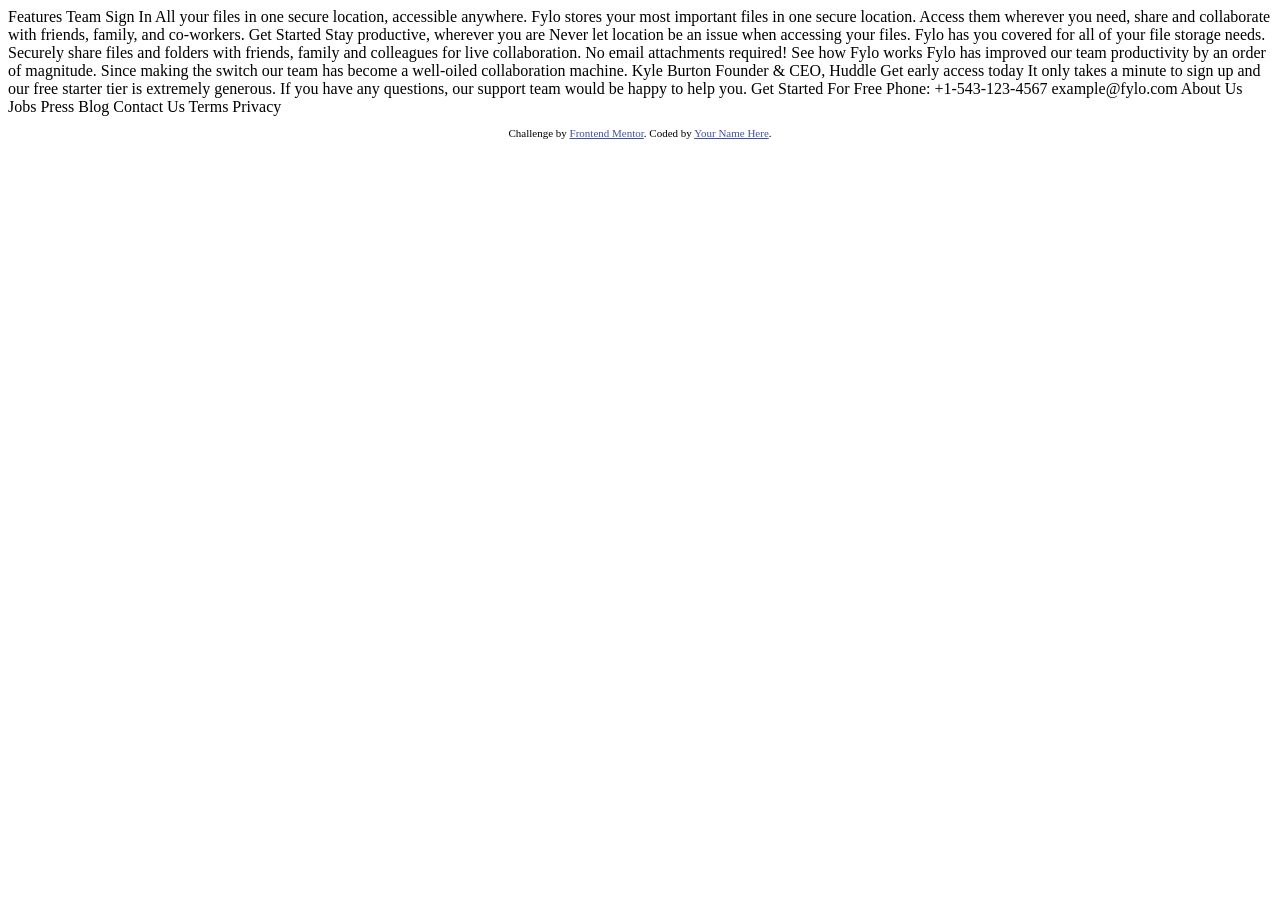
==== index.html @ 32056572 "first commit" ====
<!DOCTYPE html>
<html lang="en">
<head>
  <meta charset="UTF-8">
  <meta name="viewport" content="width=device-width, initial-scale=1.0"> <!-- displays site properly based on user's device -->

  <link rel="icon" type="image/png" sizes="32x32" href="./images/favicon-32x32.png">
  
  <title>Frontend Mentor | Fylo landing page with two column layout</title>

  <!-- Feel free to remove these styles or customise in your own stylesheet 👍 -->
  <style>
    .attribution { font-size: 11px; text-align: center; }
    .attribution a { color: hsl(228, 45%, 44%); }
  </style>
</head>
<body>

  Features
  Team
  Sign In

  All your files in one secure location, accessible anywhere.

  Fylo stores your most important files in one secure location. 
  Access them wherever you need, share and collaborate with friends, 
  family, and co-workers.

  Get Started

  Stay productive, wherever you are

  Never let location be an issue when accessing your files. Fylo has you 
  covered for all of your file storage needs.

  Securely share files and folders with friends, family and colleagues for 
  live collaboration. No email attachments required!

  See how Fylo works

  Fylo has improved our team productivity by an order of magnitude. Since 
  making the switch our team has become a well-oiled collaboration machine.

  Kyle Burton
  Founder & CEO, Huddle

  Get early access today

  It only takes a minute to sign up and our free starter tier is extremely generous. 
  If you have any questions, our support team would be happy to help you.

  Get Started For Free

  Phone: +1-543-123-4567
  example@fylo.com

  About Us
  Jobs
  Press
  Blog

  Contact Us
  Terms
  Privacy

  <footer>
    <p class="attribution">
      Challenge by <a href="https://www.frontendmentor.io?ref=challenge" target="_blank">Frontend Mentor</a>. 
      Coded by <a href="#">Your Name Here</a>.
    </p>
  </footer>
</body>
</html>
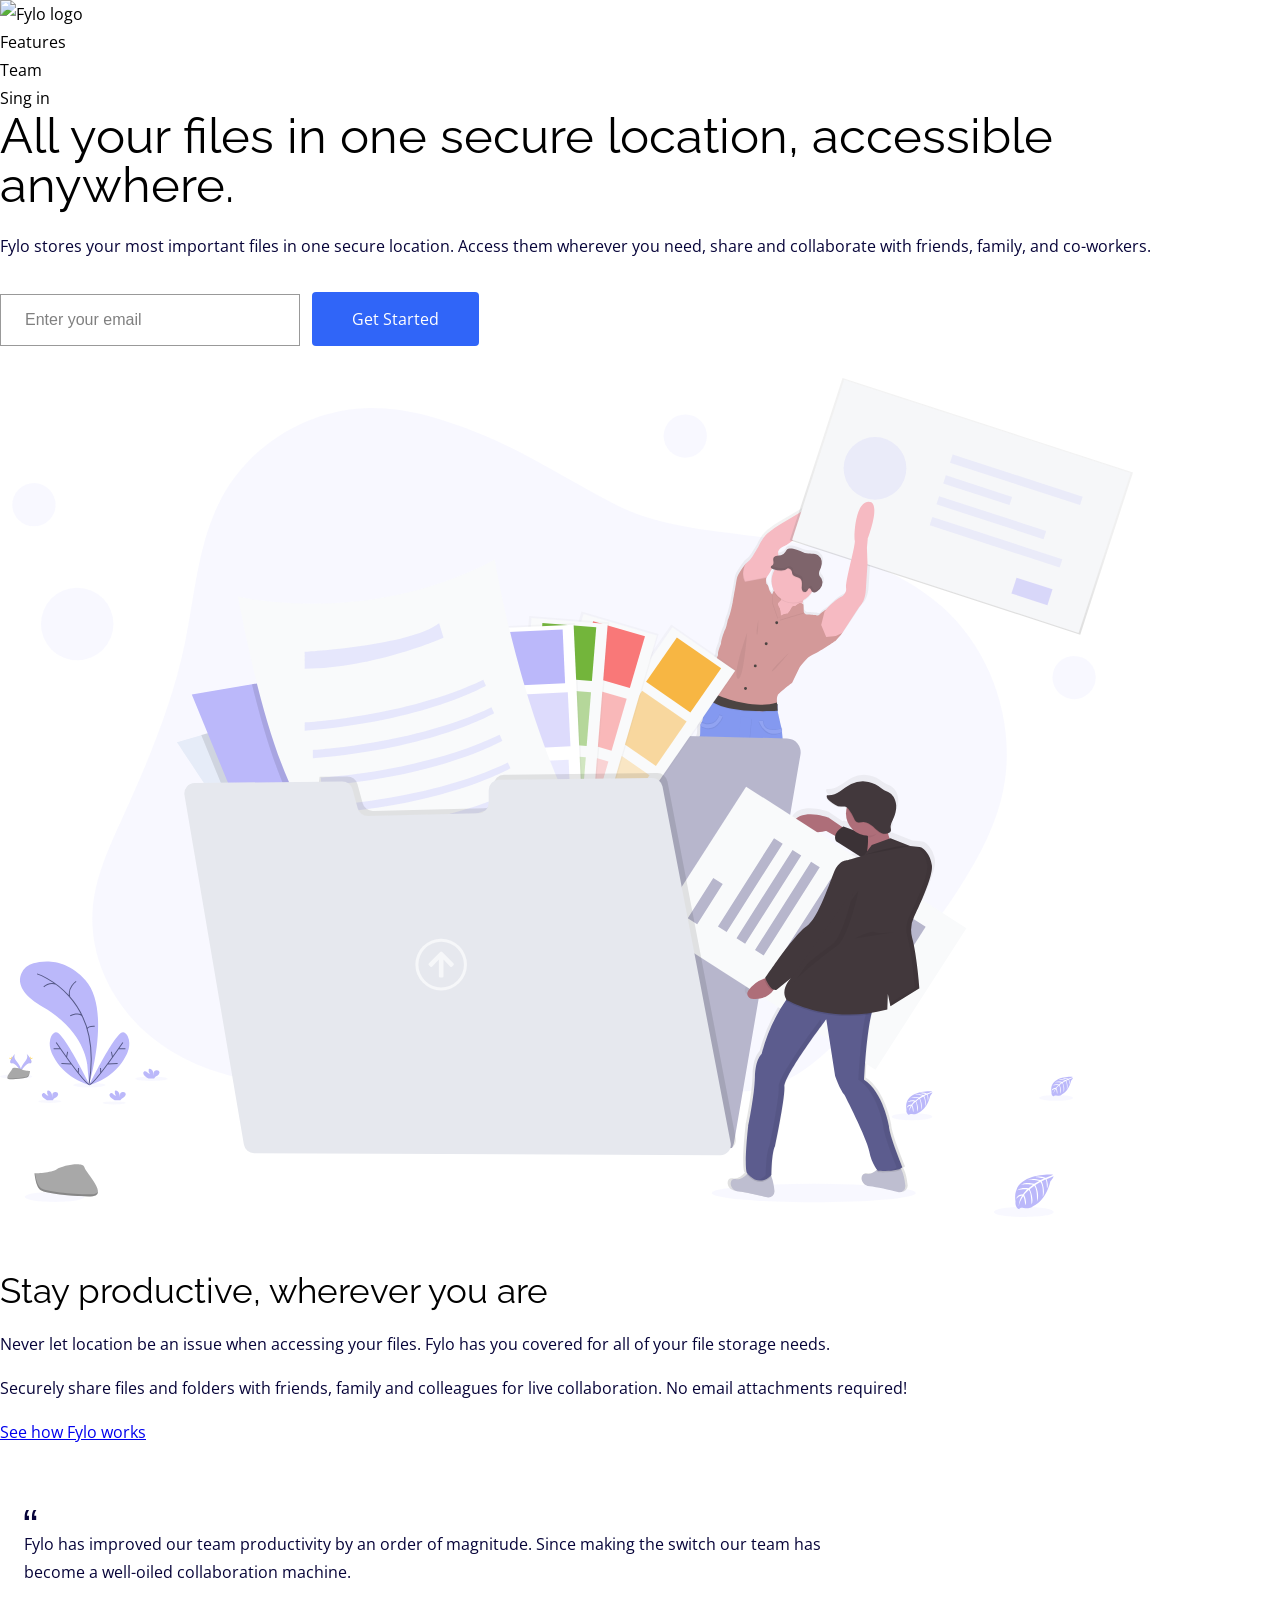
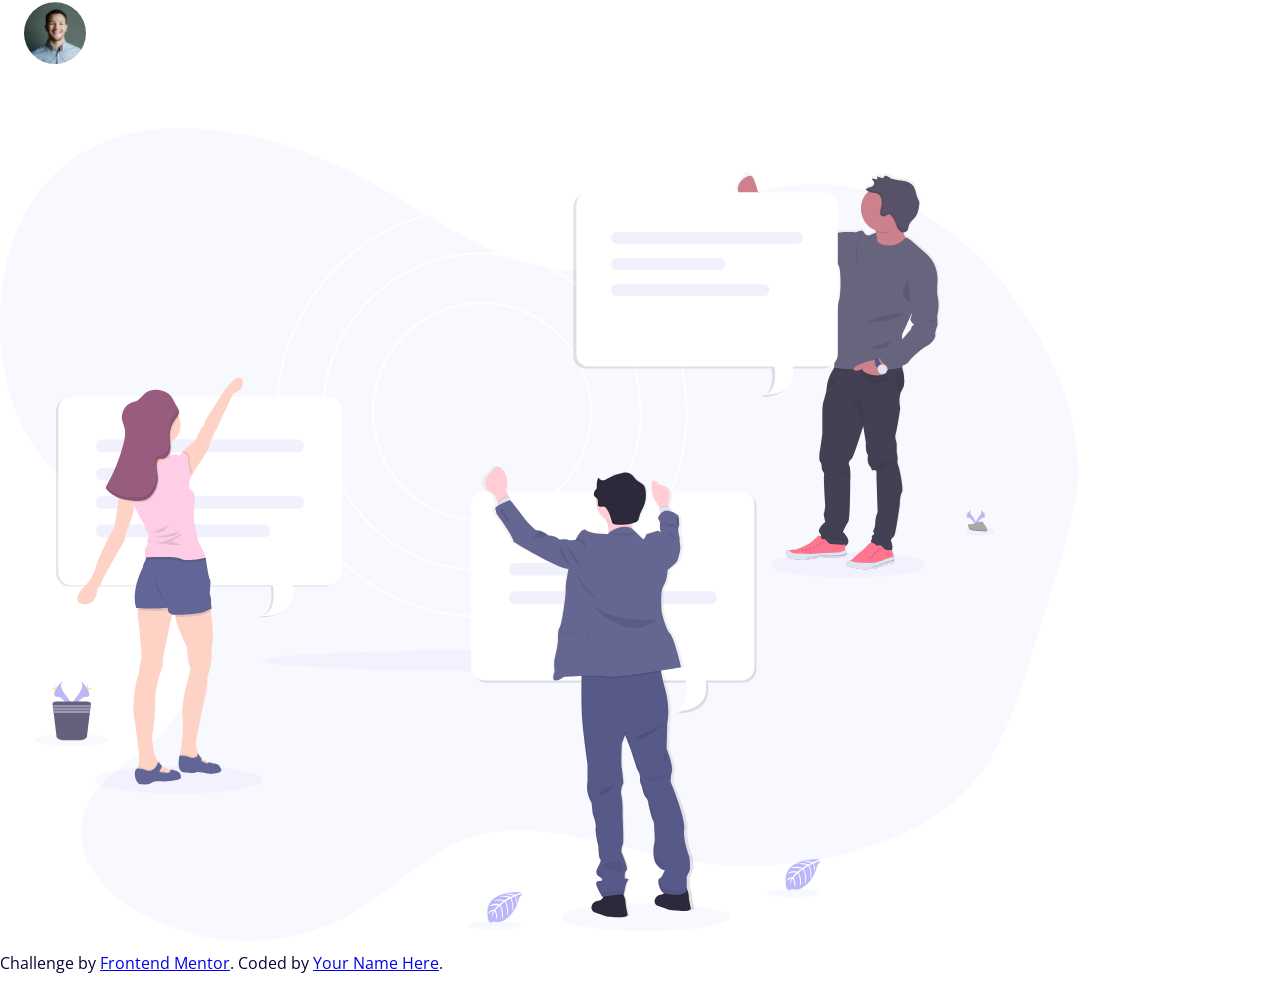
==== commit ae293501: "Versión desktop OK" ====
--- a/index.html
+++ b/index.html
@@ -3,71 +3,72 @@
 <head>
   <meta charset="UTF-8">
   <meta name="viewport" content="width=device-width, initial-scale=1.0"> <!-- displays site properly based on user's device -->
+  <title>Fylo</title>
 
+  <!-- Google font -->
+  <link rel="preconnect" href="https://fonts.gstatic.com">
+  <link href="https://fonts.googleapis.com/css2?family=Open+Sans:wght@400;600&display=swap" rel="stylesheet">
+
+  <!-- Style -->
+  <link rel="stylesheet" href="style/style.css">
+  <link rel="stylesheet" href="style/colors.css">
+  <link rel="stylesheet" href="style/fonts.css">
+  <link rel="stylesheet" href="style/grid.css">
   <link rel="icon" type="image/png" sizes="32x32" href="./images/favicon-32x32.png">
-  
-  <title>Frontend Mentor | Fylo landing page with two column layout</title>
 
-  <!-- Feel free to remove these styles or customise in your own stylesheet 👍 -->
-  <style>
-    .attribution { font-size: 11px; text-align: center; }
-    .attribution a { color: hsl(228, 45%, 44%); }
-  </style>
 </head>
 <body>
+  <div class="wrapper">
+  <nav class="main-nav spacing_m">
+    <div class="n_logo"><img src="images/logo.svg" alt="Fylo logo"></div>
+      <ul class="n_menu">
+        <li>Features</li>
+        <li>Team</li>
+        <li>Sing in</li>
+      </ul>
+  </nav>
+  <header class="main-head spacing_m">
+    <div class = "col1">
+      <h1>All your files in one secure location, accessible anywhere.</h1>
+      <p>Fylo stores your most important files in one secure location. Access them wherever you need, share and collaborate with friends, family, and co-workers.</p>
 
-  Features
-  Team
-  Sign In
+      <form action = "/send" method="post">
+        <input type = "email" name="mail" value="Enter your email">
+        <button type = "submit">Get Started</button>
+      </form>
 
-  All your files in one secure location, accessible anywhere.
+    </div>
+    <figure class="col2">
+      <img src = "images/illustration-1.svg" alt="Ilustración de dos personas con archivos">
+    </figure>
+  </header>
+  <section class="sep_wave"></section>
+  <section class="content about spacing_m">
+    <div class="col1">
+      <h2 class="weight_bold">Stay productive, wherever you are</h2>
+      <p>Never let location be an issue when accessing your files. Fylo has you covered for all of your file storage needs.</p>
+      <p>Securely share files and folders with friends, family and colleagues for live collaboration. No email attachments required!</p>
+      <a class="about_link weight_bold" href="#">See how Fylo works</a>
 
-  Fylo stores your most important files in one secure location. 
-  Access them wherever you need, share and collaborate with friends, 
-  family, and co-workers.
+      <blockquote class="card testimonial">
+        <img class="testimonial_icon" src="images/icon-quotes.svg" alt="quote">
+        <p class="testimonial_text">Fylo has improved our team productivity by an order of magnitude. Since making the switch our team has become a well-oiled collaboration machine.</p>
+        <div class="testimonial_footer">
+            <img class="avatar" src="images/avatar-testimonial.jpg" alt="avatar">
+        </div>
+      </blockquote>
+    </div>
+    <figure class="col2">
+      <img src = "images/illustration-2.svg" alt="Ilustración de dos personas con archivos">
+    </figure>
 
-  Get Started
-
-  Stay productive, wherever you are
-
-  Never let location be an issue when accessing your files. Fylo has you 
-  covered for all of your file storage needs.
-
-  Securely share files and folders with friends, family and colleagues for 
-  live collaboration. No email attachments required!
-
-  See how Fylo works
-
-  Fylo has improved our team productivity by an order of magnitude. Since 
-  making the switch our team has become a well-oiled collaboration machine.
-
-  Kyle Burton
-  Founder & CEO, Huddle
-
-  Get early access today
-
-  It only takes a minute to sign up and our free starter tier is extremely generous. 
-  If you have any questions, our support team would be happy to help you.
-
-  Get Started For Free
-
-  Phone: +1-543-123-4567
-  example@fylo.com
-
-  About Us
-  Jobs
-  Press
-  Blog
-
-  Contact Us
-  Terms
-  Privacy
-
-  <footer>
-    <p class="attribution">
-      Challenge by <a href="https://www.frontendmentor.io?ref=challenge" target="_blank">Frontend Mentor</a>. 
-      Coded by <a href="#">Your Name Here</a>.
+  </section>
+  <footer class="main-footer spacing_m">
+    <p class = "attribution">
+      Challenge by <a href = "https://www.frontendmentor.io?ref=challenge" target="_blank">Frontend Mentor</a>.
+      Coded by <a href = "#">Your Name Here</a>.
     </p>
   </footer>
+</div>
 </body>
-</html>+</html>
--- a/style/style.css
+++ b/style/style.css
@@ -0,0 +1,287 @@
+/* ------------------------
+SECTION NAV
+------------------------ */
+#mainNav {
+  display: flex;
+  justify-content: space-between;
+  align-items: center;
+}
+
+#mainNav.menu_default{
+  background-color: white;
+  font-size: var(--textSize-medium);
+}
+
+#mainNav.menu_sticky {
+  background-color: var(--neutral_greyGradish);
+  font-size: var(--textSize-regular);
+  box-shadow: 0 16px 24px rgba(7,4,57,0.16), 0 10px 10px rgba(7,4,57,0.22);
+  overflow: hidden;
+  transition: 0.4s;
+  position: fixed;
+  width: 100%;
+  top: 0;
+  z-index: 99;
+}
+
+#mainNav .menu li{
+  list-style: none;
+  display: inline-block;
+  padding-right: 45px;
+}
+
+#mainNav a {
+  font-family: var(--fontFamilySecondary);
+  text-decoration: none;
+  color: var(--accent_blueDark);
+}
+
+#mainNav a.active {
+  color: var(--accent_blueBright);
+}
+
+#mainNav a:hover {
+  color: var(--accent_blueBright);
+}
+
+
+/* ------------------------
+SECTION HERO
+------------------------ */
+#mainHero {
+  padding: 2rem 0;
+  display: grid;
+  align-items: center;
+}
+
+#mainHero h1, p {
+  color: var(--primary_blueDark);
+}
+
+#mainHero h1 {
+  font-weight: 600;
+}
+
+.illustration {
+  max-width: 90%;
+}
+
+
+/* ------------------------
+SEPARATION
+------------------------ */
+
+.sep-wave {
+  background-color: var(--neutral_greyGradish);;
+  content: '';
+  height: 4rem;
+  clip-path: ellipse(60% 80% at 53% 100%);
+  /* background: url(../images/bg-curve-desktop.svg); */
+  /* background-size: 100% 100%; */
+}
+
+/* ------------------------
+SECTION ABOUT
+------------------------ */
+#mainAbout {
+  background-color: var(--neutral_greyGradish);
+  padding: 1rem 0;
+}
+
+#mainAbout h2, p{
+  color: var(--primary_blueDark);
+}
+
+#mainAbout .colHalf:last-child{
+  display: grid;
+  align-items: center;
+}
+
+.about-link{
+  color: var(--accent_cyanModerate);
+  text-decoration: none;
+  border-bottom: 2px solid;
+  font-size: 1.2rem;
+  width: fit-content;
+}
+
+.about-link:hover{
+  border-bottom: 3px solid var(--accent_blueBright);
+}
+
+.about-link:after{
+  content: "";
+  display: inline-block;
+  background: url(../images/icon-arrow.svg) no-repeat;
+  width: 16px;
+  height: 16px;
+  margin: -3px 4px;
+}
+
+
+.avatar{
+  clip-path: circle(50% at 50% 50%);
+  max-width: 62px;
+  max-height: 62px;
+  margin-right: 1rem;
+}
+
+.testimonial-text {
+  font-size: var(--textSize_small);
+}
+
+.testimonial-footer {
+  display: flex;
+  flex-direction: row;
+  justify-content: flex-start;
+}
+
+.testimonial-footer p {
+  font-size: var(--textSize_small);
+  line-height: 1.2rem;
+  flex-direction: column;
+  justify-content: center;
+}
+
+/* ------------------------
+CARD COMPONENT
+------------------------ */
+.card {
+  background-color: var(--surface);
+  padding: 1.5rem;
+  margin: 2rem 0;
+  width: 70%;
+  border-radius: 4px;
+  box-: 4px 4px 8px rgb(0 0 0 / 4%);
+  transition: all 0.3s cubic-bezier(.25,.8,.25,1);
+}
+
+.card:hover {
+  box-shadow: 0 16px 24px rgba(7,4,57,0.16), 0 10px 10px rgba(7,4,57,0.22);
+}
+
+/* ------------------------
+SECTION ACCESS
+------------------------ */
+#mainAccess {
+  background-color: var(--primary_blueMedium);
+}
+
+#mainAccess .colHalf {
+  display: grid;
+  justify-content: center;
+  align-items: center;
+}
+
+/* ------------------------
+SECTION FOOTER
+------------------------ */
+#mainFooter {
+  background-color: var(--primary_blueDark);
+}
+
+#mainFooter ul li {
+  list-style: none;
+  font-size: var(--textSize-regular);
+  line-height: 2.4rem;
+}
+
+#mainFooter .icon-before{
+  display: flex;
+  align-self: flex-start;
+  margin-bottom: 15px;
+  align-items: center;
+}
+
+#mainFooter .icon-phone::before{
+  background: url(../images/icon-phone.svg) no-repeat;
+  content: "";
+  width: 16px;
+  height: 16px;
+  padding-right: 16px;
+}
+
+#mainFooter .icon-mail::before{
+  background: url(../images/icon-email.svg) no-repeat;
+  content: "";
+  width: 16px;
+  height: 16px;
+  padding-right: 16px;
+}
+
+.colQuarter {
+  display: grid;
+  align-items: top;
+}
+
+.mainFooter-logo{
+  margin: 2rem 0;
+  width: 166px;
+  height: 50px;
+}
+
+svg {
+  fill: white;
+}
+
+.social-icons {
+  display: flex;
+  flex-flow: row;
+  justify-content: space-around;
+  color: white;
+  font-size: 1.2rem;
+}
+
+.social-icons i {
+  border: 1px solid white;
+  padding: 16px;
+  border-radius: 34px;
+  margin-right: 1rem;
+}
+
+/* ------------------------
+FORM
+------------------------ */
+form{
+  margin: 2rem 0;
+}
+
+form button {
+  background-color: var(--accent_blueBright);
+  color: white;
+  padding: 16px 40px;
+  border-radius: 4px;
+  border: none;
+  font-size: 1rem;
+}
+
+label {
+  /* Tamaño y alineación uniforme */
+  display: inline-block;
+  width: 90px;
+  text-align: right;
+}
+
+input,
+textarea {
+  /* Para asegurarse de que todos los campos de texto tienen la misma configuración de letra
+     Por defecto, las áreas de texto tienen un tipo de letra monoespaciada */
+  font: 1em sans-serif;
+  color: grey;
+
+  /* Tamaño uniforme del campo de texto */
+  width: 300px;
+  padding: 16px 24px;
+  box-sizing: border-box;
+
+  /* Hacer coincidir los bordes del campo del formulario */
+  border: 1px solid #999;
+  margin-right: 0.5rem;
+}
+
+input:focus,
+textarea:focus, input:active,
+textarea:active  {
+  /* Destacado adicional para elementos que tienen el cursor */
+  border-color: var(--accent_blueBright);
+}
--- a/style/colors.css
+++ b/style/colors.css
@@ -0,0 +1,10 @@
+:root {
+  --primary_blueDark: #070439;
+  --primary_blueMedium: #585989;
+  --accent_blueBright: #3065f8;
+  --accent_cyanModerate: #3c9f8f;
+  --neutral_greyDark: #353538;
+  --neutral_greyGradish: #f6f6fe;
+  --neutral_greyLight: #bfbfbf;
+  --surface: white;
+}
--- a/style/fonts.css
+++ b/style/fonts.css
@@ -0,0 +1,52 @@
+@import url('https://fonts.googleapis.com/css2?family=Open+Sans&display=swap');
+@import url('https://fonts.googleapis.com/css2?family=Open+Sans&family=Raleway:wght@400;700&display=swap');
+
+:root {
+  --textSize-small: 0.9rem;
+  --textSize-regular: 1.1rem;
+  --textSize-medium: 1.3rem;
+  --textWeight-bold: 700;
+  --fontFamilyPrimary: 'Open Sans', sans-serif;
+  --fontFamilySecondary: 'Raleway', sans-serif;
+}
+
+html {font-size: 100%;} /*16px*/
+
+body {
+  background: white;
+  font-family: 'Open Sans', sans-serif;
+  font-weight: 400;
+  line-height: 1.75;
+  color: var(--primary-blueDark);
+}
+
+p {margin-bottom: 1rem;}
+
+h1, h2, h3, h4, h5 {
+  margin: 3rem 0 1.38rem;
+  font-family: 'Raleway', sans-serif;
+  font-weight: 400;
+  line-height: 1;
+}
+
+h1 {
+  margin-top: 0;
+  font-size: 3.052rem;
+}
+
+h2 {font-size: 2.2rem;}
+
+h3 {font-size: 1.563rem;}
+
+h4 {font-size: 1.25rem;}
+
+h5 {font-size: 1.1rem;}
+
+small, .text-small {font-size: var(--textSize-small); }
+
+.textWeight-bold { font-weight: var(--textWeight-bold); }
+
+.textColor-white{color:white;}
+
+.fontFamilyPrimary {font-family: var(--fontFamilyPrimary);}
+.fontFamilySecondary {font-family: var(--fontFamilySecondary);}
--- a/style/grid.css
+++ b/style/grid.css
@@ -0,0 +1,52 @@
+/* . {background-color:lightblue;}
+.col2 {background-color:lightgreen;} */
+
+* {
+  margin: 0;
+  padding: 0;
+  box-sizing: border-box;
+  font-family: 'Open Sans', sans-serif;
+}
+
+body {
+  width: 100%;
+  /* This defines the number of horizontal columns and how wide they all are */
+   grid-template-columns: 40px 50px auto 50px 40px;
+   /* This determines the number of verticle rows and their respective heights */
+   grid-template-rows: 25% 100px auto;
+}
+
+.grid {
+  display: grid;
+  grid-gap: 2rem;
+  box-sizing: border-box;
+
+}
+
+.grid-1col{
+  grid-template-columns: 100%;
+}
+
+.grid-2cols{
+  grid-template-columns: repeat(2, 6fr);
+
+}
+
+.grid-4cols{
+  grid-template-columns: repeat(4, 3fr);
+}
+
+
+/* SPACING */
+
+.spacing-s {
+  padding: 1rem 3rem;
+}
+
+.spacing-m {
+  padding: 2.8rem 3rem;
+}
+
+.spacing-l {
+  padding: 5rem 3rem;
+}
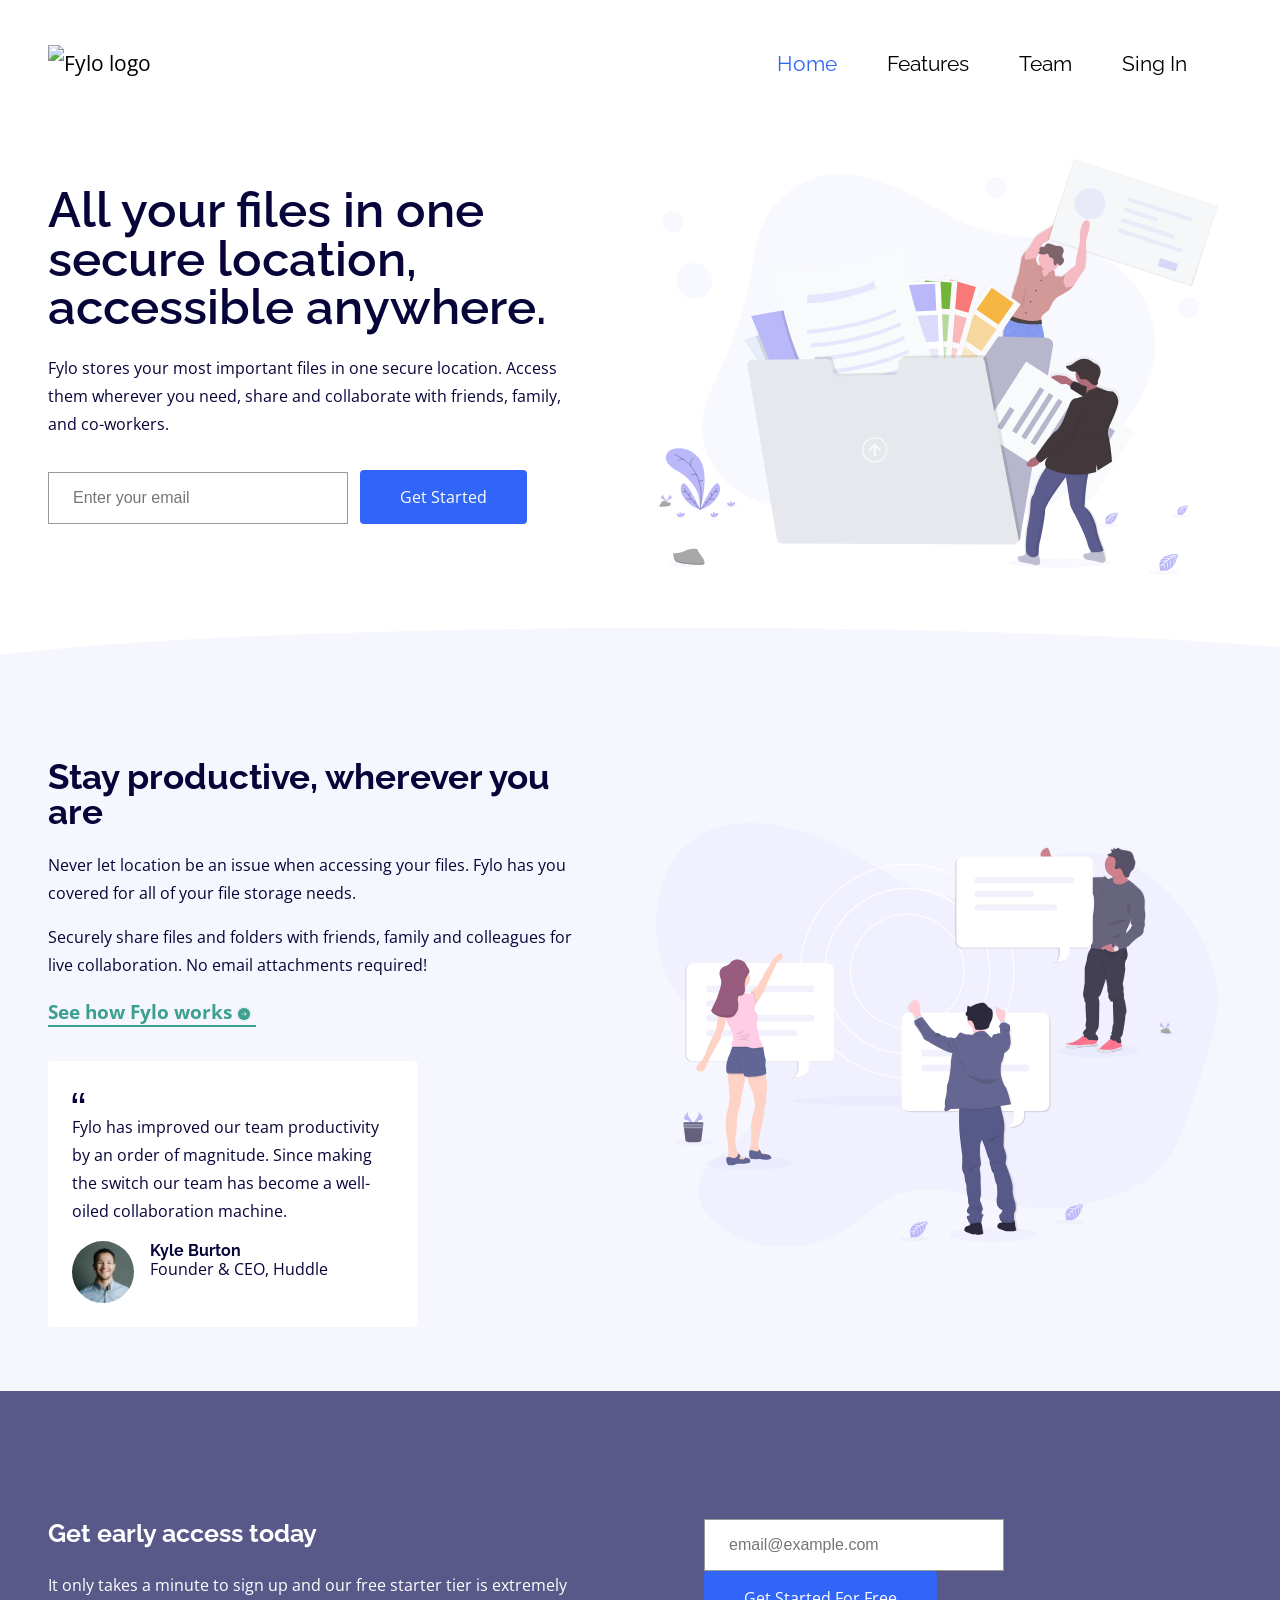
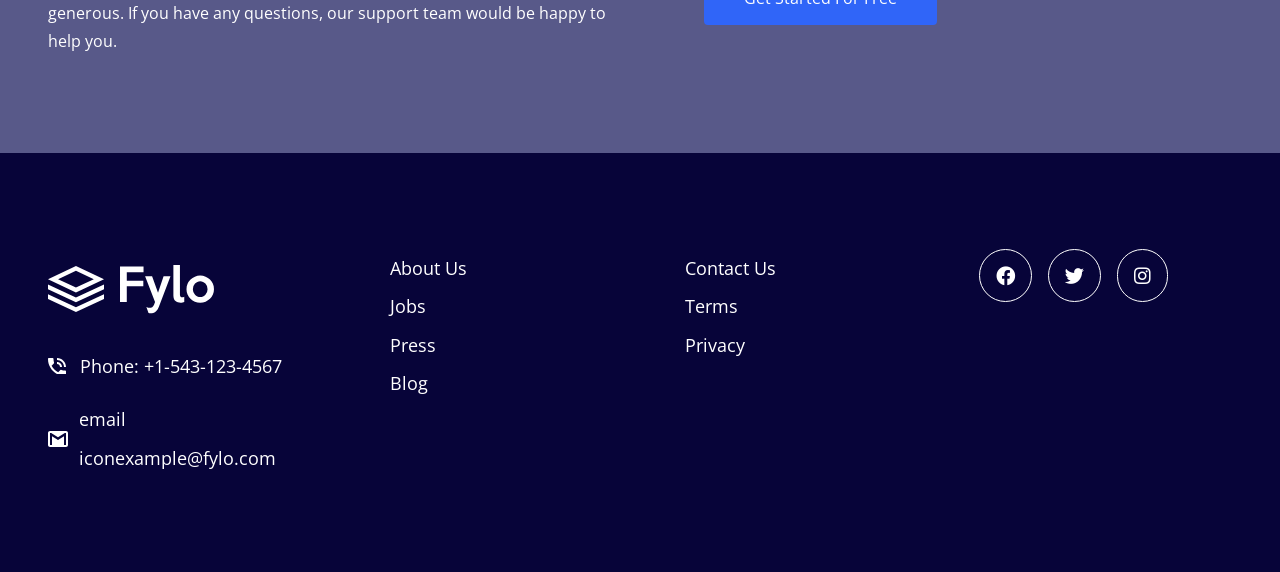
==== commit f81b3363: "desktop OK" ====
--- a/index.html
+++ b/index.html
@@ -3,72 +3,130 @@
 <head>
   <meta charset="UTF-8">
   <meta name="viewport" content="width=device-width, initial-scale=1.0"> <!-- displays site properly based on user's device -->
-  <title>Fylo</title>
-
-  <!-- Google font -->
-  <link rel="preconnect" href="https://fonts.gstatic.com">
-  <link href="https://fonts.googleapis.com/css2?family=Open+Sans:wght@400;600&display=swap" rel="stylesheet">
+  <title>Frontend Mentor | Fylo landing page with two column layout</title>
 
   <!-- Style -->
   <link rel="stylesheet" href="style/style.css">
   <link rel="stylesheet" href="style/colors.css">
   <link rel="stylesheet" href="style/fonts.css">
   <link rel="stylesheet" href="style/grid.css">
+  <link rel="stylesheet" href="https://use.fontawesome.com/releases/v5.5.0/css/all.css" integrity="sha384-B4dIYHKNBt8Bc12p+WXckhzcICo0wtJAoU8YZTY5qE0Id1GSseTk6S+L3BlXeVIU" crossorigin="anonymous">
   <link rel="icon" type="image/png" sizes="32x32" href="./images/favicon-32x32.png">
 
 </head>
-<body>
-  <div class="wrapper">
-  <nav class="main-nav spacing_m">
-    <div class="n_logo"><img src="images/logo.svg" alt="Fylo logo"></div>
-      <ul class="n_menu">
-        <li>Features</li>
-        <li>Team</li>
-        <li>Sing in</li>
-      </ul>
-  </nav>
-  <header class="main-head spacing_m">
-    <div class = "col1">
-      <h1>All your files in one secure location, accessible anywhere.</h1>
-      <p>Fylo stores your most important files in one secure location. Access them wherever you need, share and collaborate with friends, family, and co-workers.</p>
+  <body>
+     <nav id="mainNav" class="spacing-m menu_default">
+       <div class="logo">
+         <img src="images/logo.svg" alt="Fylo logo">
+       </div>
+       <div class="menu">
+         <ul>
+           <li><a class="active" href="javascript:void(0)">Home</a></li>
+           <li><a href="javascript:void(0)">Features</a></li>
+           <li><a href="javascript:void(0)">Team</a></li>
+           <li><a href="javascript:void(0)">Sing In</a></li>
+          </ul>
+        </div>
+     </nav>
+     <main class="content">
+     <header id="mainHero" class="grid grid-2cols">
+       <div class="colHalf spacing-s">
+         <h1>All your files in one secure location, accessible anywhere.</h1>
+         <p>Fylo stores your most important files in one secure location. Access them wherever you need, share and collaborate with friends, family, and co-workers.</p>
 
-      <form action = "/send" method="post">
-        <input type = "email" name="mail" value="Enter your email">
-        <button type = "submit">Get Started</button>
-      </form>
+         <form action = "/send" method="post">
+           <input type = "email" name="mail" placeholder="Enter your email">
+           <button type = "submit">Get Started</button>
+         </form>
+       </div>
+       <div class="colHalf">
+         <img class="illustration" src = "images/illustration-1.svg" alt="Ilustración de dos personas con archivos">
+       </div>
+     </header>
+     <div class="sep-wave"></div>
+     <section id="mainAbout" class="grid grid-2cols">
+       <div class="colHalf spacing-s">
+         <h2 class="textWeight-bold">Stay productive, wherever you are</h2>
+         <p>Never let location be an issue when accessing your files. Fylo has you covered for all of your file storage needs.</p>
+         <p>Securely share files and folders with friends, family and colleagues for live collaboration. No email attachments required!</p>
+         <a class="about-link textWeight-bold" href="#">See how Fylo works</a>
 
-    </div>
-    <figure class="col2">
-      <img src = "images/illustration-1.svg" alt="Ilustración de dos personas con archivos">
-    </figure>
-  </header>
-  <section class="sep_wave"></section>
-  <section class="content about spacing_m">
-    <div class="col1">
-      <h2 class="weight_bold">Stay productive, wherever you are</h2>
-      <p>Never let location be an issue when accessing your files. Fylo has you covered for all of your file storage needs.</p>
-      <p>Securely share files and folders with friends, family and colleagues for live collaboration. No email attachments required!</p>
-      <a class="about_link weight_bold" href="#">See how Fylo works</a>
+         <blockquote class="card">
+           <img class="testimonial-icon" src="images/icon-quotes.svg" alt="quote">
+           <p class="testimonial-text">Fylo has improved our team productivity by an order of magnitude. Since making the switch our team has become a well-oiled collaboration machine.</p>
+           <div class="testimonial-footer">
+               <img class="avatar" src="images/avatar-testimonial.jpg" alt="avatar">
+               <p><span class="fontFamilySecondary textWeight-bold">Kyle Burton</span><br/>Founder & CEO, Huddle</p>
+           </div>
+         </blockquote>
+       </div>
+       <div class="colHalf">
+         <img class="illustration" src = "images/illustration-2.svg" alt="Ilustración de un grupo de personas con cuadros de dialogo">
+       </div>
+     </section>
+    <section id="mainAccess" class="grid grid-2cols spacing-l">
+       <div class="colHalf">
+         <h3 class="textColor-white textWeight-bold">Get early access today</h3>
+         <p class="textColor-white">It only takes a minute to sign up and our free starter tier is extremely generous. If you have any questions, our support team would be happy to help you.</p>
+       </div>
+       <div class="colHalf spacing-s">
+         <form action = "/send" method="post">
+           <input type = "email" name="mail" placeholder="email@example.com">
+           <button type = "submit">Get Started For Free</button>
+         </form>
+       </div>
+     </section>
+     <footer id="mainFooter" class="grid grid-4cols spacing-l">
+       <div class="colQuarter">
+        <svg class="mainFooter-logo">
+          <use xlink:href="#logo" />
+        </svg>
+        <ul class="textColor-white">
+          <li class="icon-before icon-phone">Phone: +1-543-123-4567</li>
+          <li class="icon-before icon-mail">email iconexample@fylo.com</li>
+        </ul>
+      </div>
+       <div class="colQuarter spacing-s">
+         <ul class="textColor-white">
+           <li>About Us</li>
+           <li>Jobs</li>
+           <li>Press</li>
+           <li>Blog</li>
+         </ul>
+       </div>
+       <div class="colQuarter spacing-s">
+         <ul class="textColor-white">
+           <li>Contact Us</li>
+           <li>Terms</li>
+           <li>Privacy</li>
+         </ul>
+       </div>
+       <div class="colQuarter spacing-s social-icons">
+         <span><i class="fab fa-facebook"></i></span>
+         <span><i class="fab fa-twitter"></i></i></span>
+         <span><i class="fab fa-instagram"></i></span>
+       </div>
+     </footer>
+   </main>
+   <script>
+     // When the user scrolls down 80px from the top of the document, resize the navbar's padding and the logo's font size
+     window.onscroll = function() {scrollFunction()};
+     var navbar = document.getElementById("mainNav");
 
-      <blockquote class="card testimonial">
-        <img class="testimonial_icon" src="images/icon-quotes.svg" alt="quote">
-        <p class="testimonial_text">Fylo has improved our team productivity by an order of magnitude. Since making the switch our team has become a well-oiled collaboration machine.</p>
-        <div class="testimonial_footer">
-            <img class="avatar" src="images/avatar-testimonial.jpg" alt="avatar">
-        </div>
-      </blockquote>
-    </div>
-    <figure class="col2">
-      <img src = "images/illustration-2.svg" alt="Ilustración de dos personas con archivos">
-    </figure>
-
-  </section>
-  <footer class="main-footer spacing_m">
-    <p class = "attribution">
-      Challenge by <a href = "https://www.frontendmentor.io?ref=challenge" target="_blank">Frontend Mentor</a>.
-      Coded by <a href = "#">Your Name Here</a>.
-    </p>
-  </footer>
-</div>
-</body>
+     function scrollFunction() {
+       if (document.body.scrollTop > 180 || document.documentElement.scrollTop > 180) {
+         navbar.classList.remove("spacing-m", "menu_default");
+         navbar.classList.add("spacing-s", "menu_sticky");
+       } else {
+         navbar.classList.remove("spacing-s", "menu_sticky");
+         navbar.classList.add("spacing-m", "menu_default");
+       }
+     }
+   </script>
+   <svg display="none">
+     <symbol>
+       <svg id="logo"><defs><path id="logoIcon" d="M.014.03h93.96v48.29H.015z"/></defs><g><path d="M0 14.13v.123l27.95 13.13L56 14.209v-.033L27.95 1 0 14.13zm10.077.062L27.95 5.795l17.877 8.397-17.877 8.396-17.874-8.396zM27.95 32.483L0 19.55v4.784l27.95 12.964L56 24.289v-4.784L27.95 32.483zm0 9.703L0 29.25v4.783L27.95 47 56 33.99v-4.784l-28.05 12.98z"/><g transform="translate(72)"><mask id="logoText"><use xlink:href="#a"/></mask><path d="M87.56 24.152a8.1 8.1 0 0 0-2.161-5.573 7.259 7.259 0 0 0-2.34-1.673 6.864 6.864 0 0 0-2.85-.601c-1.01 0-1.961.2-2.852.601a7.257 7.257 0 0 0-2.34 1.673 8.102 8.102 0 0 0-2.16 5.574 8.102 8.102 0 0 0 2.16 5.573 7.257 7.257 0 0 0 2.34 1.672 6.864 6.864 0 0 0 2.851.602c1.01 0 1.96-.2 2.852-.602a7.259 7.259 0 0 0 2.339-1.672 8.1 8.1 0 0 0 2.16-5.574zm6.415 0c0 1.932-.357 3.723-1.07 5.373a13.098 13.098 0 0 1-2.94 4.28c-1.247 1.205-2.71 2.156-4.388 2.854-1.678.699-3.468 1.048-5.369 1.048-1.9 0-3.683-.349-5.346-1.048a13.863 13.863 0 0 1-4.366-2.876 13.351 13.351 0 0 1-2.94-4.302c-.713-1.65-1.07-3.426-1.07-5.329 0-1.873.364-3.634 1.092-5.284a13.92 13.92 0 0 1 2.962-4.325 13.671 13.671 0 0 1 4.367-2.898 13.552 13.552 0 0 1 5.301-1.048c1.901 0 3.69.35 5.369 1.048 1.678.698 3.14 1.65 4.388 2.854 1.248 1.204 2.228 2.638 2.94 4.302.713 1.665 1.07 3.449 1.07 5.351zM64.258 36.905a8.6 8.6 0 0 1-1.715.58c-.638.148-1.3.222-1.982.222a9.84 9.84 0 0 1-2.74-.379 6.003 6.003 0 0 1-2.295-1.226c-.653-.565-1.173-1.3-1.56-2.207-.385-.907-.578-2-.578-3.277V.029h6.549v29.474c0 1.07.215 1.806.646 2.207.43.401.943.602 1.537.602.742 0 1.455-.223 2.138-.669v5.262zM50.492 11.22L38.908 41.854c-.861 2.289-1.99 3.939-3.386 4.95-1.396 1.01-3.06 1.515-4.99 1.515-.297 0-.623-.022-.98-.066a7.352 7.352 0 0 1-1.025-.201l-2.138-5.975a8.486 8.486 0 0 0 1.56.557c.534.134 1.039.201 1.514.201 1.01 0 1.93-.23 2.762-.691.832-.46 1.47-1.315 1.916-2.564l.891-2.586-9.935-25.773h6.995l5.925 16.588 5.57-16.588h6.905zM23.538 7.342H6.786v8.294h16.529v5.618H6.785v15.784H.015V1.412h23.524v5.93z"/></g></g>
+     </symbol>
+   </svg>
+ </body>
 </html>
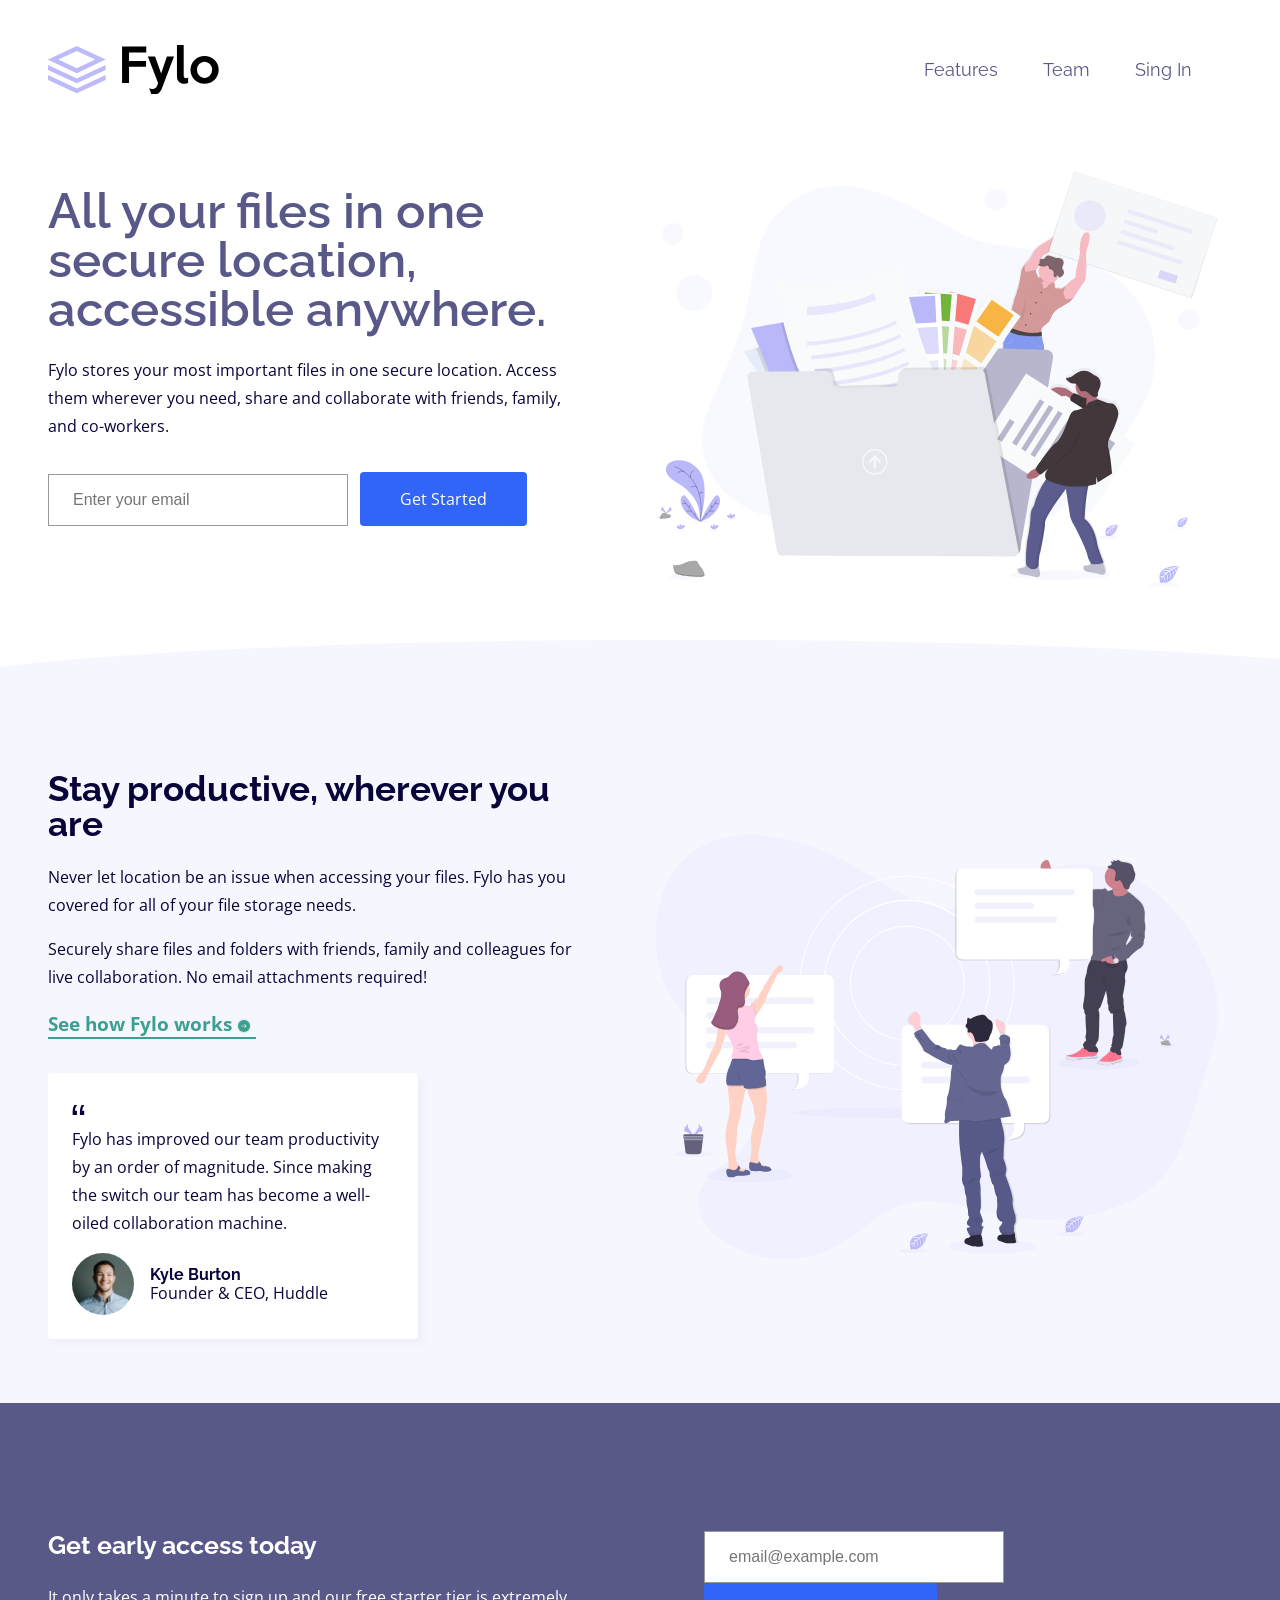
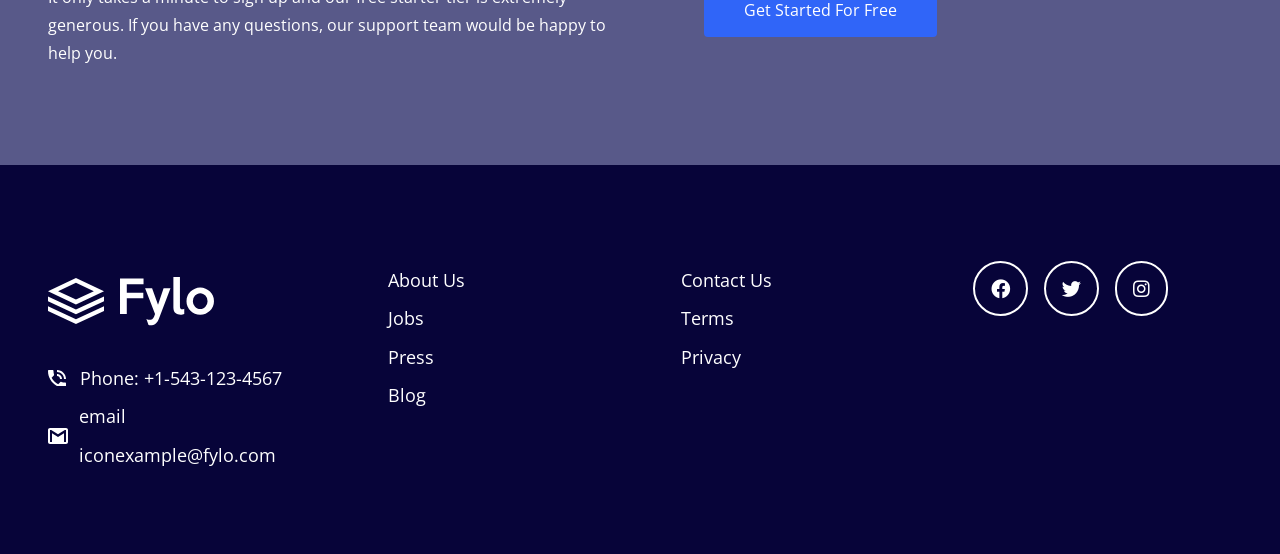
==== commit 478f77e5: "responsive ok" ====
--- a/index.html
+++ b/index.html
@@ -1,8 +1,8 @@
 <!DOCTYPE html>
 <html lang="en">
 <head>
+  <meta name="viewport" content="width=device-width, user-scalable=no">
   <meta charset="UTF-8">
-  <meta name="viewport" content="width=device-width, initial-scale=1.0"> <!-- displays site properly based on user's device -->
   <title>Frontend Mentor | Fylo landing page with two column layout</title>
 
   <!-- Style -->
@@ -15,21 +15,22 @@
 
 </head>
   <body>
-     <nav id="mainNav" class="spacing-m menu_default">
-       <div class="logo">
-         <img src="images/logo.svg" alt="Fylo logo">
-       </div>
+     <nav id="mainNav" class="container spacing-m menu_default">
+         <svg version="1.0" x="0px" y="0px" width="auto" height="auto" viewBox="0 0 175 48" class="mainNav-logo" xmlns="http://www.w3.org/2000/svg"> <path class="svg-color" id="logoFylo-icon" d="M0 14.13v.123l27.95 13.13L56 14.209v-.033L27.95 1 0 14.13zm10.077.062L27.95 5.795l17.877 8.397-17.877 8.396-17.874-8.396zM27.95 32.483L0 19.55v4.784l27.95 12.964L56 24.289v-4.784L27.95 32.483zm0 9.703L0 29.25v4.783L27.95 47 56 33.99v-4.784l-28.05 12.98z" fill="#BDBAFA"/>
+           <g transform="translate(72)">
+           <path id="logoFylo-text" d="M87.56 24.152a8.1 8.1 0 0 0-2.161-5.573 7.259 7.259 0 0 0-2.34-1.673 6.864 6.864 0 0 0-2.85-.601c-1.01 0-1.961.2-2.852.601a7.257 7.257 0 0 0-2.34 1.673 8.102 8.102 0 0 0-2.16 5.574 8.102 8.102 0 0 0 2.16 5.573 7.257 7.257 0 0 0 2.34 1.672 6.864 6.864 0 0 0 2.851.602c1.01 0 1.96-.2 2.852-.602a7.259 7.259 0 0 0 2.339-1.672 8.1 8.1 0 0 0 2.16-5.574zm6.415 0c0 1.932-.357 3.723-1.07 5.373a13.098 13.098 0 0 1-2.94 4.28c-1.247 1.205-2.71 2.156-4.388 2.854-1.678.699-3.468 1.048-5.369 1.048-1.9 0-3.683-.349-5.346-1.048a13.863 13.863 0 0 1-4.366-2.876 13.351 13.351 0 0 1-2.94-4.302c-.713-1.65-1.07-3.426-1.07-5.329 0-1.873.364-3.634 1.092-5.284a13.92 13.92 0 0 1 2.962-4.325 13.671 13.671 0 0 1 4.367-2.898 13.552 13.552 0 0 1 5.301-1.048c1.901 0 3.69.35 5.369 1.048 1.678.698 3.14 1.65 4.388 2.854 1.248 1.204 2.228 2.638 2.94 4.302.713 1.665 1.07 3.449 1.07 5.351zM64.258 36.905a8.6 8.6 0 0 1-1.715.58c-.638.148-1.3.222-1.982.222a9.84 9.84 0 0 1-2.74-.379 6.003 6.003 0 0 1-2.295-1.226c-.653-.565-1.173-1.3-1.56-2.207-.385-.907-.578-2-.578-3.277V.029h6.549v29.474c0 1.07.215 1.806.646 2.207.43.401.943.602 1.537.602.742 0 1.455-.223 2.138-.669v5.262zM50.492 11.22L38.908 41.854c-.861 2.289-1.99 3.939-3.386 4.95-1.396 1.01-3.06 1.515-4.99 1.515-.297 0-.623-.022-.98-.066a7.352 7.352 0 0 1-1.025-.201l-2.138-5.975a8.486 8.486 0 0 0 1.56.557c.534.134 1.039.201 1.514.201 1.01 0 1.93-.23 2.762-.691.832-.46 1.47-1.315 1.916-2.564l.891-2.586-9.935-25.773h6.995l5.925 16.588 5.57-16.588h6.905zM23.538 7.342H6.786v8.294h16.529v5.618H6.785v15.784H.015V1.412h23.524v5.93z" fill="#000" mask="url(#c)"/>
+         </svg>
        <div class="menu">
          <ul>
-           <li><a class="active" href="javascript:void(0)">Home</a></li>
            <li><a href="javascript:void(0)">Features</a></li>
            <li><a href="javascript:void(0)">Team</a></li>
            <li><a href="javascript:void(0)">Sing In</a></li>
           </ul>
         </div>
      </nav>
-     <main class="content">
-     <header id="mainHero" class="grid grid-2cols">
+     <main>
+     <header id="mainHero">
+       <div class="container grid grid-2cols">
        <div class="colHalf spacing-s">
          <h1>All your files in one secure location, accessible anywhere.</h1>
          <p>Fylo stores your most important files in one secure location. Access them wherever you need, share and collaborate with friends, family, and co-workers.</p>
@@ -42,70 +43,80 @@
        <div class="colHalf">
          <img class="illustration" src = "images/illustration-1.svg" alt="Ilustración de dos personas con archivos">
        </div>
+       </div>
      </header>
      <div class="sep-wave"></div>
-     <section id="mainAbout" class="grid grid-2cols">
-       <div class="colHalf spacing-s">
-         <h2 class="textWeight-bold">Stay productive, wherever you are</h2>
-         <p>Never let location be an issue when accessing your files. Fylo has you covered for all of your file storage needs.</p>
-         <p>Securely share files and folders with friends, family and colleagues for live collaboration. No email attachments required!</p>
-         <a class="about-link textWeight-bold" href="#">See how Fylo works</a>
+     <section id="mainAbout">
+       <div class="container grid grid-2cols">
+         <div class="colHalf spacing-s">
+           <h2 class="textWeight-bold">Stay productive, wherever you are</h2>
+           <p>Never let location be an issue when accessing your files. Fylo has you covered for all of your file storage needs.</p>
+           <p>Securely share files and folders with friends, family and colleagues for live collaboration. No email attachments required!</p>
+           <a class="about-link textWeight-bold" href="#">See how Fylo works</a>
 
-         <blockquote class="card">
-           <img class="testimonial-icon" src="images/icon-quotes.svg" alt="quote">
-           <p class="testimonial-text">Fylo has improved our team productivity by an order of magnitude. Since making the switch our team has become a well-oiled collaboration machine.</p>
-           <div class="testimonial-footer">
-               <img class="avatar" src="images/avatar-testimonial.jpg" alt="avatar">
-               <p><span class="fontFamilySecondary textWeight-bold">Kyle Burton</span><br/>Founder & CEO, Huddle</p>
-           </div>
-         </blockquote>
-       </div>
-       <div class="colHalf">
-         <img class="illustration" src = "images/illustration-2.svg" alt="Ilustración de un grupo de personas con cuadros de dialogo">
+           <blockquote class="card">
+             <img class="testimonial-icon" src="images/icon-quotes.svg" alt="quote">
+             <p class="testimonial-text">Fylo has improved our team productivity by an order of magnitude. Since making the switch our team has become a well-oiled collaboration machine.</p>
+             <div class="testimonial-footer">
+                 <img class="avatar" src="images/avatar-testimonial.jpg" alt="avatar">
+                 <p><span class="fontFamilySecondary textWeight-bold">Kyle Burton</span><br/>Founder & CEO, Huddle</p>
+             </div>
+           </blockquote>
+         </div>
+         <div class="colHalf">
+           <img class="illustration" src = "images/illustration-2.svg" alt="Ilustración de un grupo de personas con cuadros de dialogo">
+         </div>
        </div>
      </section>
-    <section id="mainAccess" class="grid grid-2cols spacing-l">
-       <div class="colHalf">
-         <h3 class="textColor-white textWeight-bold">Get early access today</h3>
-         <p class="textColor-white">It only takes a minute to sign up and our free starter tier is extremely generous. If you have any questions, our support team would be happy to help you.</p>
-       </div>
-       <div class="colHalf spacing-s">
-         <form action = "/send" method="post">
-           <input type = "email" name="mail" placeholder="email@example.com">
-           <button type = "submit">Get Started For Free</button>
-         </form>
-       </div>
+    <section id="mainAccess">
+       <div class="container grid grid-2cols spacing-l">
+         <div class="colHalf">
+           <h3 class="textColor-white textWeight-bold">Get early access today</h3>
+           <p class="textColor-white">It only takes a minute to sign up and our free starter tier is extremely generous. If you have any questions, our support team would be happy to help you.</p>
+         </div>
+         <div class="colHalf spacing-s">
+           <form action = "/send" method="post">
+             <input type = "email" name="mail" placeholder="email@example.com">
+             <button type = "submit">Get Started For Free</button>
+           </form>
+         </div>
+      </div>
      </section>
-     <footer id="mainFooter" class="grid grid-4cols spacing-l">
-       <div class="colQuarter">
-        <svg class="mainFooter-logo">
-          <use xlink:href="#logo" />
-        </svg>
-        <ul class="textColor-white">
-          <li class="icon-before icon-phone">Phone: +1-543-123-4567</li>
-          <li class="icon-before icon-mail">email iconexample@fylo.com</li>
-        </ul>
+     <footer id="mainFooter">
+       <div class="container grid grid-4cols spacing-l">
+         <div class="colQuarter">
+          <div class="mainFooter-logo">
+            <svg><path class="svg-color" id="logoFylo-icon" d="M0 14.13v.123l27.95 13.13L56 14.209v-.033L27.95 1 0 14.13zm10.077.062L27.95 5.795l17.877 8.397-17.877 8.396-17.874-8.396zM27.95 32.483L0 19.55v4.784l27.95 12.964L56 24.289v-4.784L27.95 32.483zm0 9.703L0 29.25v4.783L27.95 47 56 33.99v-4.784l-28.05 12.98z" fill="#BDBAFA"/>
+            <g transform="translate(72)">
+            <path id="logoFylo-text" d="M87.56 24.152a8.1 8.1 0 0 0-2.161-5.573 7.259 7.259 0 0 0-2.34-1.673 6.864 6.864 0 0 0-2.85-.601c-1.01 0-1.961.2-2.852.601a7.257 7.257 0 0 0-2.34 1.673 8.102 8.102 0 0 0-2.16 5.574 8.102 8.102 0 0 0 2.16 5.573 7.257 7.257 0 0 0 2.34 1.672 6.864 6.864 0 0 0 2.851.602c1.01 0 1.96-.2 2.852-.602a7.259 7.259 0 0 0 2.339-1.672 8.1 8.1 0 0 0 2.16-5.574zm6.415 0c0 1.932-.357 3.723-1.07 5.373a13.098 13.098 0 0 1-2.94 4.28c-1.247 1.205-2.71 2.156-4.388 2.854-1.678.699-3.468 1.048-5.369 1.048-1.9 0-3.683-.349-5.346-1.048a13.863 13.863 0 0 1-4.366-2.876 13.351 13.351 0 0 1-2.94-4.302c-.713-1.65-1.07-3.426-1.07-5.329 0-1.873.364-3.634 1.092-5.284a13.92 13.92 0 0 1 2.962-4.325 13.671 13.671 0 0 1 4.367-2.898 13.552 13.552 0 0 1 5.301-1.048c1.901 0 3.69.35 5.369 1.048 1.678.698 3.14 1.65 4.388 2.854 1.248 1.204 2.228 2.638 2.94 4.302.713 1.665 1.07 3.449 1.07 5.351zM64.258 36.905a8.6 8.6 0 0 1-1.715.58c-.638.148-1.3.222-1.982.222a9.84 9.84 0 0 1-2.74-.379 6.003 6.003 0 0 1-2.295-1.226c-.653-.565-1.173-1.3-1.56-2.207-.385-.907-.578-2-.578-3.277V.029h6.549v29.474c0 1.07.215 1.806.646 2.207.43.401.943.602 1.537.602.742 0 1.455-.223 2.138-.669v5.262zM50.492 11.22L38.908 41.854c-.861 2.289-1.99 3.939-3.386 4.95-1.396 1.01-3.06 1.515-4.99 1.515-.297 0-.623-.022-.98-.066a7.352 7.352 0 0 1-1.025-.201l-2.138-5.975a8.486 8.486 0 0 0 1.56.557c.534.134 1.039.201 1.514.201 1.01 0 1.93-.23 2.762-.691.832-.46 1.47-1.315 1.916-2.564l.891-2.586-9.935-25.773h6.995l5.925 16.588 5.57-16.588h6.905zM23.538 7.342H6.786v8.294h16.529v5.618H6.785v15.784H.015V1.412h23.524v5.93z" fill="#000" mask="url(#c)"/>
+          </svg>
+          </div>
+          <ul class="textColor-white">
+            <li class="icon-before icon-phone">Phone: +1-543-123-4567</li>
+            <li class="icon-before icon-mail">email iconexample@fylo.com</li>
+          </ul>
+        </div>
+         <div class="colQuarter spacing-s">
+           <ul class="textColor-white">
+             <li>About Us</li>
+             <li>Jobs</li>
+             <li>Press</li>
+             <li>Blog</li>
+           </ul>
+         </div>
+         <div class="colQuarter spacing-s">
+           <ul class="textColor-white">
+             <li>Contact Us</li>
+             <li>Terms</li>
+             <li>Privacy</li>
+           </ul>
+         </div>
+         <div class="colQuarter spacing-s social-icons">
+           <span><i class="fab fa-facebook"></i></span>
+           <span><i class="fab fa-twitter"></i></i></span>
+           <span><i class="fab fa-instagram"></i></span>
+         </div>
       </div>
-       <div class="colQuarter spacing-s">
-         <ul class="textColor-white">
-           <li>About Us</li>
-           <li>Jobs</li>
-           <li>Press</li>
-           <li>Blog</li>
-         </ul>
-       </div>
-       <div class="colQuarter spacing-s">
-         <ul class="textColor-white">
-           <li>Contact Us</li>
-           <li>Terms</li>
-           <li>Privacy</li>
-         </ul>
-       </div>
-       <div class="colQuarter spacing-s social-icons">
-         <span><i class="fab fa-facebook"></i></span>
-         <span><i class="fab fa-twitter"></i></i></span>
-         <span><i class="fab fa-instagram"></i></span>
-       </div>
      </footer>
    </main>
    <script>
@@ -115,18 +126,13 @@
 
      function scrollFunction() {
        if (document.body.scrollTop > 180 || document.documentElement.scrollTop > 180) {
-         navbar.classList.remove("spacing-m", "menu_default");
+         navbar.classList.remove("container", "spacing-m", "menu_default");
          navbar.classList.add("spacing-s", "menu_sticky");
        } else {
          navbar.classList.remove("spacing-s", "menu_sticky");
-         navbar.classList.add("spacing-m", "menu_default");
+         navbar.classList.add("container", "spacing-m", "menu_default");
        }
      }
    </script>
-   <svg display="none">
-     <symbol>
-       <svg id="logo"><defs><path id="logoIcon" d="M.014.03h93.96v48.29H.015z"/></defs><g><path d="M0 14.13v.123l27.95 13.13L56 14.209v-.033L27.95 1 0 14.13zm10.077.062L27.95 5.795l17.877 8.397-17.877 8.396-17.874-8.396zM27.95 32.483L0 19.55v4.784l27.95 12.964L56 24.289v-4.784L27.95 32.483zm0 9.703L0 29.25v4.783L27.95 47 56 33.99v-4.784l-28.05 12.98z"/><g transform="translate(72)"><mask id="logoText"><use xlink:href="#a"/></mask><path d="M87.56 24.152a8.1 8.1 0 0 0-2.161-5.573 7.259 7.259 0 0 0-2.34-1.673 6.864 6.864 0 0 0-2.85-.601c-1.01 0-1.961.2-2.852.601a7.257 7.257 0 0 0-2.34 1.673 8.102 8.102 0 0 0-2.16 5.574 8.102 8.102 0 0 0 2.16 5.573 7.257 7.257 0 0 0 2.34 1.672 6.864 6.864 0 0 0 2.851.602c1.01 0 1.96-.2 2.852-.602a7.259 7.259 0 0 0 2.339-1.672 8.1 8.1 0 0 0 2.16-5.574zm6.415 0c0 1.932-.357 3.723-1.07 5.373a13.098 13.098 0 0 1-2.94 4.28c-1.247 1.205-2.71 2.156-4.388 2.854-1.678.699-3.468 1.048-5.369 1.048-1.9 0-3.683-.349-5.346-1.048a13.863 13.863 0 0 1-4.366-2.876 13.351 13.351 0 0 1-2.94-4.302c-.713-1.65-1.07-3.426-1.07-5.329 0-1.873.364-3.634 1.092-5.284a13.92 13.92 0 0 1 2.962-4.325 13.671 13.671 0 0 1 4.367-2.898 13.552 13.552 0 0 1 5.301-1.048c1.901 0 3.69.35 5.369 1.048 1.678.698 3.14 1.65 4.388 2.854 1.248 1.204 2.228 2.638 2.94 4.302.713 1.665 1.07 3.449 1.07 5.351zM64.258 36.905a8.6 8.6 0 0 1-1.715.58c-.638.148-1.3.222-1.982.222a9.84 9.84 0 0 1-2.74-.379 6.003 6.003 0 0 1-2.295-1.226c-.653-.565-1.173-1.3-1.56-2.207-.385-.907-.578-2-.578-3.277V.029h6.549v29.474c0 1.07.215 1.806.646 2.207.43.401.943.602 1.537.602.742 0 1.455-.223 2.138-.669v5.262zM50.492 11.22L38.908 41.854c-.861 2.289-1.99 3.939-3.386 4.95-1.396 1.01-3.06 1.515-4.99 1.515-.297 0-.623-.022-.98-.066a7.352 7.352 0 0 1-1.025-.201l-2.138-5.975a8.486 8.486 0 0 0 1.56.557c.534.134 1.039.201 1.514.201 1.01 0 1.93-.23 2.762-.691.832-.46 1.47-1.315 1.916-2.564l.891-2.586-9.935-25.773h6.995l5.925 16.588 5.57-16.588h6.905zM23.538 7.342H6.786v8.294h16.529v5.618H6.785v15.784H.015V1.412h23.524v5.93z"/></g></g>
-     </symbol>
-   </svg>
  </body>
 </html>
--- a/style/style.css
+++ b/style/style.css
@@ -1,33 +1,58 @@
+:root {
+  --shadow-small: 4px 4px 8px rgb(0 0 0 / 4%);
+  --shadow-medium: 2px ​1px 6px rgb(86 86 86 / 41%);
+  --shadow-large: 0 16px 24px rgba(7,4,57,0.16), 0 10px 10px rgba(7,4,57,0.22);
+}
+
+
 /* ------------------------
 SECTION NAV
 ------------------------ */
+
+
 #mainNav {
   display: flex;
   justify-content: space-between;
   align-items: center;
 }
 
+
+.mainNav-logo{
+  width: 180px;
+  box-sizing: border-box;
+}
+
+.mainFooter-logo #logoFylo-icon, .mainFooter-logo #logoFylo-text{
+  fill:white
+}
+
 #mainNav.menu_default{
   background-color: white;
-  font-size: var(--textSize-medium);
+  font-size: var(--textSize-regular);
 }
 
 #mainNav.menu_sticky {
-  background-color: var(--neutral_greyGradish);
+  background-color: var(--primary_blueMedium);
   font-size: var(--textSize-regular);
-  box-shadow: 0 16px 24px rgba(7,4,57,0.16), 0 10px 10px rgba(7,4,57,0.22);
+  box-shadow: var(--shadow-large);
+  color: white;
   overflow: hidden;
-  transition: 0.4s;
+  transition:background 0.2s ease,
+              padding 0.3s ease-out;
   position: fixed;
   width: 100%;
   top: 0;
   z-index: 99;
 }
 
+#mainNav.menu_sticky .mainNav-logo #logoFylo-text{
+  fill:white
+}
+
 #mainNav .menu li{
   list-style: none;
   display: inline-block;
-  padding-right: 45px;
+  padding-right: 2.5rem;
 }
 
 #mainNav a {
@@ -41,6 +66,7 @@
 }
 
 #mainNav a:hover {
+  transition: all 0.5s ease-out;
   color: var(--accent_blueBright);
 }
 
@@ -52,10 +78,6 @@
   padding: 2rem 0;
   display: grid;
   align-items: center;
-}
-
-#mainHero h1, p {
-  color: var(--primary_blueDark);
 }
 
 #mainHero h1 {
@@ -106,7 +128,9 @@
 }
 
 .about-link:hover{
-  border-bottom: 3px solid var(--accent_blueBright);
+  transition: all 0.5s ease-out;
+  color: var(--accent_cyanLight);
+  border-bottom: 3px solid var(--accent_cyanLight);
 }
 
 .about-link:after{
@@ -118,6 +142,11 @@
   margin: -3px 4px;
 }
 
+.about-link:hover::after{
+  transition: margin-left 0.5s;
+  margin-left: 20px;
+  background: url(../images/icon-arrow-hover.svg) no-repeat;
+}
 
 .avatar{
   clip-path: circle(50% at 50% 50%);
@@ -134,13 +163,13 @@
   display: flex;
   flex-direction: row;
   justify-content: flex-start;
+  align-items: center;
 }
 
 .testimonial-footer p {
   font-size: var(--textSize_small);
   line-height: 1.2rem;
-  flex-direction: column;
-  justify-content: center;
+  margin-bottom: 0;
 }
 
 /* ------------------------
@@ -152,12 +181,12 @@
   margin: 2rem 0;
   width: 70%;
   border-radius: 4px;
-  box-: 4px 4px 8px rgb(0 0 0 / 4%);
+  box-shadow: var(--shadow-small);
   transition: all 0.3s cubic-bezier(.25,.8,.25,1);
 }
 
 .card:hover {
-  box-shadow: 0 16px 24px rgba(7,4,57,0.16), 0 10px 10px rgba(7,4,57,0.22);
+  box-shadow: var(--shadow-large);
 }
 
 /* ------------------------
@@ -191,6 +220,7 @@
   align-self: flex-start;
   margin-bottom: 15px;
   align-items: center;
+  margin-bottom: 0;
 }
 
 #mainFooter .icon-phone::before{
@@ -220,8 +250,8 @@
   height: 50px;
 }
 
-svg {
-  fill: white;
+.mainFooter-logo #logoFylo-icon, .mainFooter-logo #logoFylo-text{
+  fill:white
 }
 
 .social-icons {
@@ -232,8 +262,15 @@
   font-size: 1.2rem;
 }
 
+.social-icons i:hover{
+  transition: all 0.5s ease-out;
+  background-color: var(--neutral_greyGradish);
+  border-color: var(--accent_blueBright);
+  color:var(--accent_blueBright);
+}
+
 .social-icons i {
-  border: 1px solid white;
+  border: 2px solid white;
   padding: 16px;
   border-radius: 34px;
   margin-right: 1rem;
@@ -253,8 +290,12 @@
   border-radius: 4px;
   border: none;
   font-size: 1rem;
-}
-
+  box-shadow: var(--shadow-medium);
+}
+form button:hover{
+  transition: all 0.5s ease-out;
+  background-color: var(--accent_blueLight);
+}
 label {
   /* Tamaño y alineación uniforme */
   display: inline-block;
@@ -285,3 +326,73 @@
   /* Destacado adicional para elementos que tienen el cursor */
   border-color: var(--accent_blueBright);
 }
+
+
+/* Mobile */
+@media screen and (max-width: 375px) and (max-width: 680px){
+
+  .mainNav-logo{
+    width: 100px;
+    box-sizing: border-box;
+  }
+
+  #mainNav.spacing-m{
+    padding: 1rem 0;
+    display: flex;
+    flex-flow: row;
+    justify-content: space-between;
+
+  }
+
+  #mainNav.menu_default {
+    line-height: 1rem;
+    background-color: white;
+    font-size: var(--textSize-medium);
+  }
+
+  #mainNav.menu_sticky{
+
+  }
+
+  #mainNav .menu li {
+    font-size: var(--textSize-regular);
+    padding-right: 0.3rem;
+  }
+
+  #mainAbout, #mainNav {margin: 0 auto;}
+
+  .illustration {
+      max-width: 75%;
+      margin: 0 auto;
+  }
+
+  .card{
+    width: 100%;
+    text-align: left;
+  }
+
+  form{
+    margin: 2rem auto;
+  }
+
+  form button, form input {
+    margin: 0.5rem auto;
+    width: 100%;
+  }
+
+    #mainFooter .icon-before {
+        display: flex;
+        align-items: center;
+        justify-content: center;
+        margin-bottom: 0.2rem;
+    }
+
+    #mainFooter .mainFooter-logo{
+        margin: 2rem auto;
+    }
+
+  .social-icons {
+      justify-content: center;
+      font-size: 0.9rem;
+  }
+}
--- a/style/colors.css
+++ b/style/colors.css
@@ -2,7 +2,9 @@
   --primary_blueDark: #070439;
   --primary_blueMedium: #585989;
   --accent_blueBright: #3065f8;
+  --accent_blueLight: #6b9bfe;
   --accent_cyanModerate: #3c9f8f;
+  --accent_cyanLight: #7de0cc;
   --neutral_greyDark: #353538;
   --neutral_greyGradish: #f6f6fe;
   --neutral_greyLight: #bfbfbf;
--- a/style/fonts.css
+++ b/style/fonts.css
@@ -4,7 +4,8 @@
 :root {
   --textSize-small: 0.9rem;
   --textSize-regular: 1.1rem;
-  --textSize-medium: 1.3rem;
+  --textSize-medium: 1.8rem;
+  --textSize-large: 2.3rem;
   --textWeight-bold: 700;
   --fontFamilyPrimary: 'Open Sans', sans-serif;
   --fontFamilySecondary: 'Raleway', sans-serif;
@@ -17,7 +18,7 @@
   font-family: 'Open Sans', sans-serif;
   font-weight: 400;
   line-height: 1.75;
-  color: var(--primary-blueDark);
+  color: var(--primary_blueMedium);
 }
 
 p {margin-bottom: 1rem;}
@@ -50,3 +51,13 @@
 
 .fontFamilyPrimary {font-family: var(--fontFamilyPrimary);}
 .fontFamilySecondary {font-family: var(--fontFamilySecondary);}
+
+/* Mobile */
+@media screen and (min-width: 375px) and (max-width: 768px) {
+  .container {width: 370px;}
+  .grid-2cols {grid-template-columns: repeat(1, 4fr);}
+  .spacing-m, .spacing-s {padding: 1rem 1rem;}
+
+  h1 {font-size: var(--textSize-medium)}
+
+}
--- a/style/grid.css
+++ b/style/grid.css
@@ -11,9 +11,9 @@
 body {
   width: 100%;
   /* This defines the number of horizontal columns and how wide they all are */
-   grid-template-columns: 40px 50px auto 50px 40px;
+  grid-template-columns: 40px 50px auto 50px 40px;
    /* This determines the number of verticle rows and their respective heights */
-   grid-template-rows: 25% 100px auto;
+  grid-template-rows: 25% 100px auto;
 }
 
 .grid {
@@ -36,7 +36,10 @@
   grid-template-columns: repeat(4, 3fr);
 }
 
-
+.container{
+  max-width: 1440px;
+  margin: auto;
+}
 /* SPACING */
 
 .spacing-s {
@@ -50,3 +53,28 @@
 .spacing-l {
   padding: 5rem 3rem;
 }
+
+/* Mobile */
+@media screen and (min-width: 375px) and (max-width: 768px){
+  .mainNav-logo svg {
+      width: 180px;
+      height: 50px;
+  }
+  
+  .container {width: 90%;}
+  .container.grid.grid-2cols {
+    display: flex;
+    flex-flow: column-reverse;
+    text-align: center;
+  }
+
+  .spacing-l, .spacing-m, .spacing-s {padding: 1em 1.3rem;}
+
+  #mainAccess .container.grid.grid-2cols,  #mainFooter .container.grid.grid-4cols{
+    display: flex;
+    flex-flow: column;
+    justify-content: center;
+    text-align: center;
+  }
+
+}
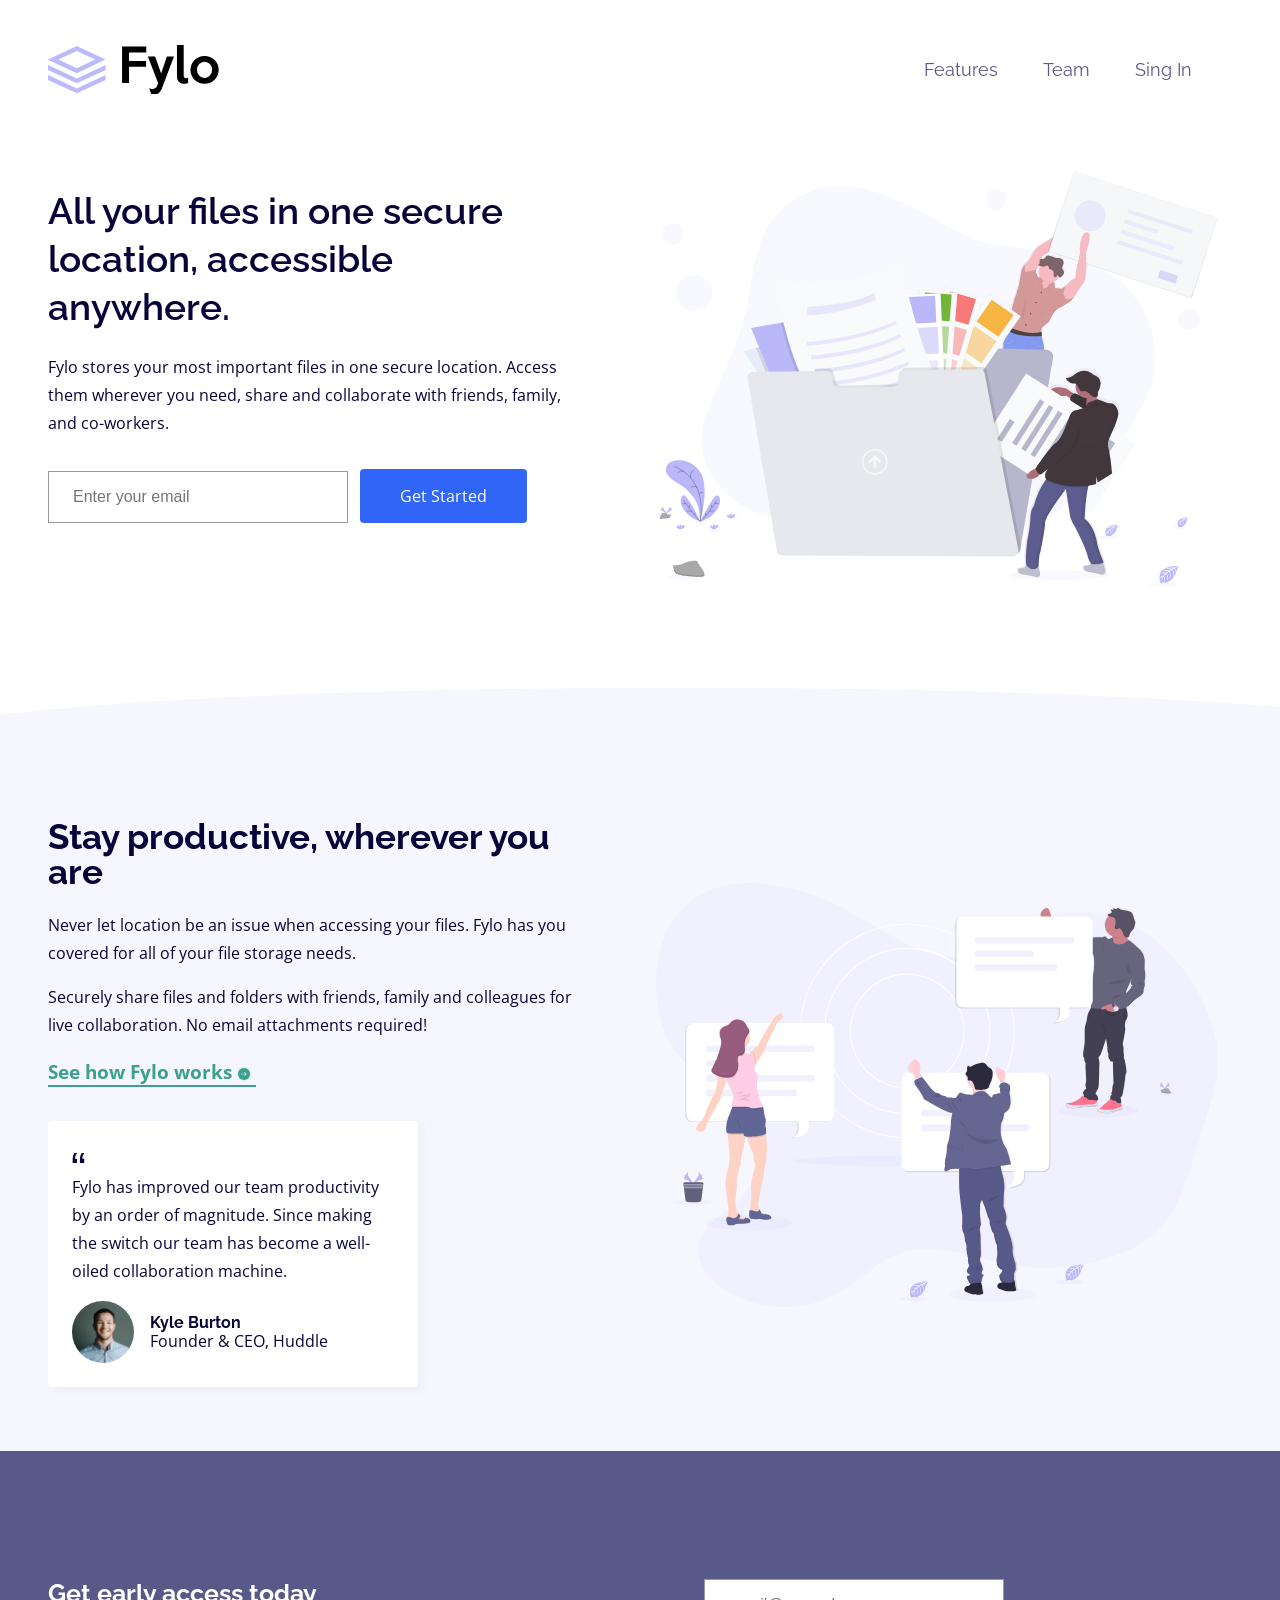
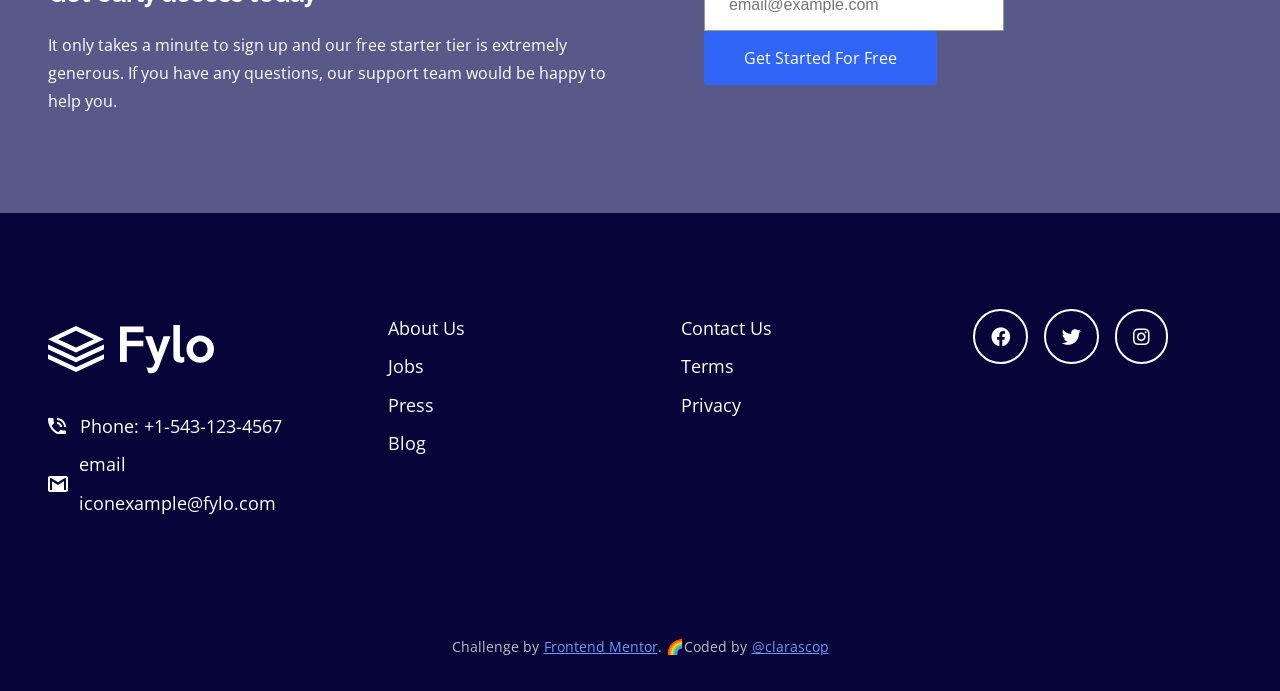
==== commit 1d029630: "responsive OK" ====
--- a/index.html
+++ b/index.html
@@ -117,6 +117,11 @@
            <span><i class="fab fa-instagram"></i></span>
          </div>
       </div>
+      <div class="attribution">
+        <p>
+          Challenge by <a href="https://www.frontendmentor.io?ref=challenge" target="_blank"> Frontend Mentor</a>.  🌈Coded by <a href="https://github.com/clarascopetani/"> @clarascop</a>
+        </p>
+      </div>
      </footer>
    </main>
    <script>
--- a/style/style.css
+++ b/style/style.css
@@ -76,12 +76,16 @@
 ------------------------ */
 #mainHero {
   padding: 2rem 0;
+  margin-bottom: 3rem;
   display: grid;
   align-items: center;
 }
 
 #mainHero h1 {
   font-weight: 600;
+  color: var(--primary_blueDark);
+  font-size: var(--textSize-large);
+  line-height: 3rem;
 }
 
 .illustration {
@@ -205,8 +209,24 @@
 /* ------------------------
 SECTION FOOTER
 ------------------------ */
-#mainFooter {
+#mainFooter, .attribution {
   background-color: var(--primary_blueDark);
+}
+
+
+.attribution p{
+  margin: 0 auto;
+  padding: 2rem;
+  width: 100%;
+  display: flex;
+  flex-flow: row;
+  justify-content: center;
+  color: var(--neutral_greyLight);
+  font-size: var(--textSize-small);
+}
+.attribution a{
+  padding-left: 5px;
+  color: var(--accent_blueLight);
 }
 
 #mainFooter ul li {
